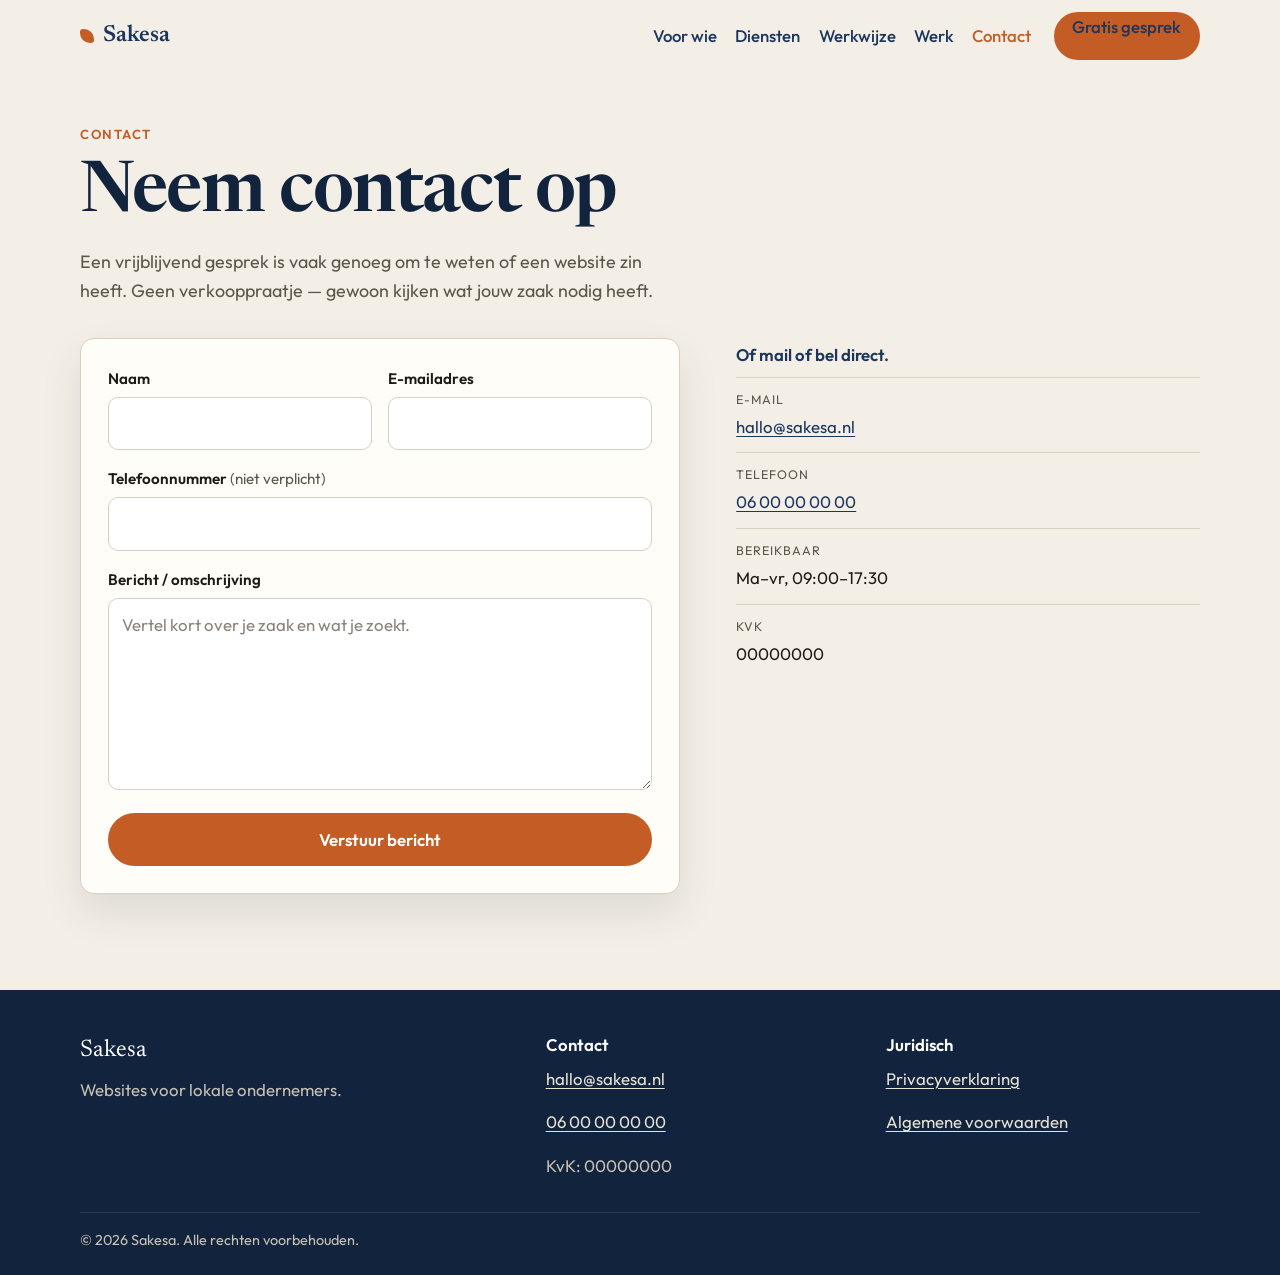
==== contact.html @ 8e6f2c83 "V1 van de Site" ====
<!DOCTYPE html>
<html lang="nl">
  <head>
    <meta charset="UTF-8" />
    <meta name="viewport" content="width=device-width, initial-scale=1" />
    <title>Contact — Sakesa</title>
    <meta
      name="description"
      content="Neem contact op met Sakesa voor een vrijblijvend gesprek over een website voor jouw zaak. Reactie binnen één werkdag."
    />
    <meta name="theme-color" content="#1B365D" />
    <link rel="icon" href="favicon.svg" type="image/svg+xml" />
    <link rel="canonical" href="https://sakesa.nl/contact.html" />
    <!-- TODO: vervang de canonical-URL door je echte domein -->

    <meta property="og:type" content="website" />
    <meta property="og:title" content="Contact — Sakesa" />
    <meta
      property="og:description"
      content="Een vrijblijvend gesprek over wat een website voor jouw zaak kan doen."
    />
    <meta property="og:locale" content="nl_NL" />

    <link rel="preconnect" href="https://fonts.googleapis.com" />
    <link rel="preconnect" href="https://fonts.gstatic.com" crossorigin />
    <link
      href="https://fonts.googleapis.com/css2?family=Newsreader:ital,opsz,wght@0,6..72,500;0,6..72,600;0,6..72,700;1,6..72,500&family=Outfit:wght@400;500;600;700&display=swap"
      rel="stylesheet"
    />
    <link rel="stylesheet" href="styles.css" />
  </head>
  <body>
    <a class="skip-link" href="#hoofdinhoud">Ga naar inhoud</a>

    <header class="site-header">
      <div class="container header-inner">
        <a class="logo" href="index.html" aria-label="Sakesa, naar home">
          <span class="logo-mark" aria-hidden="true"></span>
          Sakesa
        </a>

        <button
          class="nav-toggle"
          type="button"
          aria-expanded="false"
          aria-controls="hoofdmenu"
          aria-label="Menu openen"
        >
          <span></span>
          <span></span>
        </button>

        <nav class="site-nav" id="hoofdmenu" aria-label="Hoofdnavigatie">
          <ul>
            <li><a href="index.html#voor-wie">Voor wie</a></li>
            <li><a href="index.html#diensten">Diensten</a></li>
            <li><a href="index.html#werkwijze">Werkwijze</a></li>
            <li><a href="index.html#werk">Werk</a></li>
            <li><a href="contact.html" aria-current="page">Contact</a></li>
          </ul>
          <a class="btn btn-nav" href="contact.html">Gratis gesprek</a>
        </nav>
      </div>
    </header>

    <main id="hoofdinhoud" class="contact-page">
      <section class="page-intro" aria-labelledby="contact-titel">
        <div class="container">
          <p class="eyebrow">Contact</p>
          <h1 id="contact-titel">Neem contact op</h1>
          <p class="lede">
            Een vrijblijvend gesprek is vaak genoeg om te weten of een website
            zin heeft. Geen verkooppraatje — gewoon kijken wat jouw zaak nodig heeft.
          </p>
        </div>
      </section>

      <section class="section contact-panel" aria-label="Formulier en gegevens">
        <div class="container contact-grid">
          <div class="contact-form-wrap">
            <form class="contact-form" id="contactformulier" novalidate>
              <div class="field-row">
                <div class="field">
                  <label for="naam">Naam</label>
                  <input id="naam" name="naam" type="text" autocomplete="name" required />
                  <p class="field-error" data-for="naam" hidden></p>
                </div>

                <div class="field">
                  <label for="email">E-mailadres</label>
                  <input id="email" name="email" type="email" autocomplete="email" required />
                  <p class="field-error" data-for="email" hidden></p>
                </div>
              </div>

              <div class="field">
                <label for="telefoon">Telefoonnummer <span class="optional">(niet verplicht)</span></label>
                <input id="telefoon" name="telefoon" type="tel" autocomplete="tel" />
                <p class="field-error" data-for="telefoon" hidden></p>
              </div>

              <div class="field">
                <label for="bericht">Bericht / omschrijving</label>
                <textarea
                  id="bericht"
                  name="bericht"
                  rows="6"
                  required
                  placeholder="Vertel kort over je zaak en wat je zoekt."
                ></textarea>
                <p class="field-error" data-for="bericht" hidden></p>
              </div>

              <button class="btn btn-primary btn-full" type="submit">Verstuur bericht</button>

              <!--
                TODO: koppel hier je verzendlogica.
                Voorbeelden: Formspree, Netlify Forms, Web3Forms of een eigen backend.
                Tot die tijd wordt het formulier alleen client-side gevalideerd
                en niet daadwerkelijk verstuurd.
              -->
            </form>

            <div class="form-success" id="form-success" hidden tabindex="-1">
              <p class="eyebrow">Bedankt</p>
              <h2>Ik lees het en kom erop terug.</h2>
              <p>
                Meestal binnen één werkdag. Liever meteen schakelen? Mail of bel
                via de gegevens op deze pagina.
              </p>
            </div>
          </div>

          <aside class="contact-aside">
            <p class="aside-lead">Of mail of bel direct.</p>
            <dl class="contact-facts">
              <!-- TODO: vul je echte contactgegevens in -->
              <div>
                <dt>E-mail</dt>
                <dd><a href="mailto:hallo@sakesa.nl">hallo@sakesa.nl</a></dd>
              </div>
              <div>
                <dt>Telefoon</dt>
                <dd><a href="tel:+31600000000">06 00 00 00 00</a></dd>
              </div>
              <div>
                <dt>Bereikbaar</dt>
                <dd>Ma–vr, 09:00–17:30</dd>
              </div>
              <div>
                <dt>KvK</dt>
                <dd>00000000</dd>
                <!-- TODO: KvK-nummer invullen -->
              </div>
            </dl>
          </aside>
        </div>
      </section>
    </main>

    <footer class="site-footer">
      <div class="container footer-grid">
        <div>
          <p class="footer-brand">Sakesa</p>
          <p>Websites voor lokale ondernemers.</p>
        </div>

        <div>
          <p class="footer-label">Contact</p>
          <!-- TODO: vul je echte gegevens in -->
          <p><a href="mailto:hallo@sakesa.nl">hallo@sakesa.nl</a></p>
          <p><a href="tel:+31600000000">06 00 00 00 00</a></p>
          <p>KvK: 00000000</p>
          <!-- TODO: KvK-nummer invullen -->
        </div>

        <div>
          <p class="footer-label">Juridisch</p>
          <p><a href="privacy.html">Privacyverklaring</a></p>
          <p><a href="voorwaarden.html">Algemene voorwaarden</a></p>
        </div>
      </div>
      <div class="container footer-bottom">
        <p>© <span id="jaar"></span> Sakesa. Alle rechten voorbehouden.</p>
      </div>
    </footer>

    <script src="script.js" defer></script>
  </body>
</html>
---- styles.css ----
/* ==========================================================================
   Sakesa — landingspagina
   Palet: inktblauw, warm papier, terracotta accent
   ========================================================================== */

:root {
  --ink: #1b365d;
  --ink-deep: #12243d;
  --ink-soft: #3a5474;
  --paper: #f4efe6;
  --paper-strong: #fffdf8;
  --line: #d9d0c2;
  --clay: #c45c26;
  --clay-hover: #a64c1e;
  --text: #1d1b16;
  --muted: #5c564c;
  --error: #9b2c2c;
  --ok: #2f5d3a;
  --radius: 14px;
  --shadow: 0 18px 40px rgba(18, 36, 61, 0.1);
  --font-sans: "Outfit", "Segoe UI", sans-serif;
  --font-serif: "Newsreader", "Georgia", serif;
  --header-h: 72px;
}

*,
*::before,
*::after {
  box-sizing: border-box;
}

html {
  scroll-behavior: smooth;
  scroll-padding-top: calc(var(--header-h) + 0.75rem);
}

@media (prefers-reduced-motion: reduce) {
  html {
    scroll-behavior: auto;
  }

  *,
  *::before,
  *::after {
    animation-duration: 0.01ms !important;
    animation-iteration-count: 1 !important;
    transition-duration: 0.01ms !important;
  }
}

body {
  margin: 0;
  font-family: var(--font-sans);
  font-size: 1.05rem;
  line-height: 1.65;
  color: var(--text);
  background: var(--paper);
}

img {
  max-width: 100%;
  display: block;
}

a {
  color: var(--ink);
  text-decoration-thickness: 1px;
  text-underline-offset: 0.18em;
}

a:hover {
  color: var(--clay);
}

h1,
h2,
h3 {
  font-family: var(--font-serif);
  font-weight: 600;
  line-height: 1.15;
  letter-spacing: -0.02em;
  color: var(--ink-deep);
}

h1 {
  font-size: clamp(2.35rem, 7vw, 4.4rem);
  margin: 0 0 0.7rem;
}

h2 {
  font-size: clamp(1.9rem, 4.5vw, 3rem);
  margin: 0 0 0.8rem;
}

h3 {
  font-size: 1.25rem;
  margin: 0 0 0.4rem;
}

p {
  margin: 0 0 1rem;
}

p:last-child {
  margin-bottom: 0;
}

ul,
ol {
  margin: 0;
  padding: 0;
}

.container {
  width: min(1120px, calc(100% - 2rem));
  margin-inline: auto;
}

.skip-link {
  position: absolute;
  left: 1rem;
  top: -3rem;
  z-index: 80;
  background: var(--ink);
  color: var(--paper);
  padding: 0.5rem 0.8rem;
}

.skip-link:focus {
  top: 1rem;
  color: var(--paper);
}

.eyebrow {
  margin: 0 0 0.55rem;
  color: var(--clay);
  font-size: 0.82rem;
  font-weight: 600;
  letter-spacing: 0.12em;
  text-transform: uppercase;
}

.lede,
.section-lead {
  color: var(--muted);
  font-size: 1.12rem;
  max-width: 38rem;
}

.section {
  padding: 4.5rem 0;
}

.section-head {
  margin-bottom: 2.4rem;
  max-width: 38rem;
}

/* Buttons ---------------------------------------------------------------- */

.btn {
  display: inline-flex;
  align-items: center;
  justify-content: center;
  min-height: 48px;
  padding: 0.7rem 1.25rem;
  border-radius: 999px;
  border: 1px solid transparent;
  font: inherit;
  font-weight: 600;
  text-decoration: none;
  cursor: pointer;
  transition: background 0.2s ease, color 0.2s ease, border-color 0.2s ease, transform 0.2s ease;
}

.btn:hover {
  transform: translateY(-1px);
}

.btn-primary,
.btn-nav {
  background: var(--clay);
  color: #fff;
}

.btn-primary:hover,
.btn-nav:hover {
  background: var(--clay-hover);
  color: #fff;
}

.btn-ghost {
  background: transparent;
  color: var(--ink);
  border-color: var(--line);
}

.btn-ghost:hover {
  border-color: var(--ink);
  color: var(--ink);
}

.btn-full {
  width: 100%;
}

.btn:focus-visible,
.nav-toggle:focus-visible,
input:focus-visible,
textarea:focus-visible,
.site-nav a:focus-visible {
  outline: 2px solid var(--clay);
  outline-offset: 3px;
}

/* Header ----------------------------------------------------------------- */

.site-header {
  position: sticky;
  top: 0;
  z-index: 40;
  background: rgba(244, 239, 230, 0.92);
  backdrop-filter: blur(12px);
  border-bottom: 1px solid transparent;
  transition: border-color 0.2s ease, box-shadow 0.2s ease;
}

.site-header.is-scrolled {
  border-bottom-color: var(--line);
  box-shadow: 0 8px 24px rgba(18, 36, 61, 0.05);
}

.header-inner {
  display: flex;
  align-items: center;
  justify-content: space-between;
  min-height: var(--header-h);
  gap: 1rem;
}

.logo {
  display: inline-flex;
  align-items: center;
  gap: 0.55rem;
  font-family: var(--font-serif);
  font-size: 1.45rem;
  font-weight: 600;
  color: var(--ink);
  text-decoration: none;
}

.logo-mark {
  width: 14px;
  height: 14px;
  border-radius: 3px 10px 3px 10px;
  background: var(--clay);
}

.nav-toggle {
  display: inline-flex;
  flex-direction: column;
  justify-content: center;
  gap: 6px;
  width: 44px;
  height: 44px;
  padding: 0;
  border: 0;
  background: transparent;
  cursor: pointer;
}

.nav-toggle span {
  display: block;
  width: 22px;
  height: 2px;
  margin-inline: auto;
  background: var(--ink);
  transition: transform 0.2s ease, opacity 0.2s ease;
}

.nav-toggle[aria-expanded="true"] span:first-child {
  transform: translateY(4px) rotate(45deg);
}

.nav-toggle[aria-expanded="true"] span:last-child {
  transform: translateY(-4px) rotate(-45deg);
}

.site-nav {
  display: none;
  position: absolute;
  inset: var(--header-h) 0 auto;
  padding: 0.5rem 1rem 1.2rem;
  background: var(--paper);
  border-bottom: 1px solid var(--line);
}

.site-nav.is-open {
  display: block;
}

.site-nav ul {
  list-style: none;
}

.site-nav li + li {
  border-top: 1px solid var(--line);
}

.site-nav a {
  display: block;
  padding: 0.85rem 0.15rem;
  color: var(--ink);
  text-decoration: none;
  font-weight: 500;
}

.site-nav a[aria-current="page"] {
  color: var(--clay);
}

.site-nav .btn-nav {
  margin-top: 0.6rem;
  width: 100%;
}

/* Hero ------------------------------------------------------------------- */

.hero {
  padding: 2.4rem 0 4rem;
}

.hero-grid {
  display: grid;
  gap: 2.4rem;
}

.hero-actions {
  display: flex;
  flex-wrap: wrap;
  gap: 0.7rem;
  margin: 1.5rem 0 1rem;
}

.hero-note {
  color: var(--muted);
  font-size: 0.95rem;
}

.browser-frame {
  background: var(--paper-strong);
  border: 1px solid var(--line);
  border-radius: 16px;
  overflow: hidden;
  box-shadow: var(--shadow);
}

.browser-bar {
  display: flex;
  align-items: center;
  gap: 6px;
  padding: 0.7rem 0.9rem;
  background: #efe8db;
  border-bottom: 1px solid var(--line);
}

.browser-bar span {
  width: 9px;
  height: 9px;
  border-radius: 50%;
  background: #d1c6b4;
}

.browser-url {
  margin-left: 0.5rem;
  flex: 1;
  padding: 0.25rem 0.7rem;
  border-radius: 999px;
  background: var(--paper-strong);
  color: var(--muted);
  font-size: 0.8rem;
}

.browser-body {
  padding: 1.6rem 1.4rem 1.8rem;
  background:
    linear-gradient(180deg, rgba(27, 54, 93, 0.06), transparent 42%),
    var(--paper-strong);
  min-height: 240px;
}

.mock-kicker,
.mock-meta {
  margin: 0 0 0.5rem;
  color: var(--ink-soft);
  font-size: 0.86rem;
  letter-spacing: 0.04em;
  text-transform: uppercase;
}

.mock-title {
  font-family: var(--font-serif);
  font-size: 1.8rem;
  line-height: 1.2;
  color: var(--ink);
  margin: 0 0 1.1rem;
}

.mock-cta {
  display: inline-block;
  padding: 0.45rem 0.85rem;
  border-radius: 999px;
  background: var(--ink);
  color: #fff;
  font-size: 0.88rem;
  font-weight: 600;
}

/* Why -------------------------------------------------------------------- */

.why {
  background: var(--ink);
  color: #e8e2d6;
}

.why h2,
.why h3 {
  color: #fff;
}

.why-grid {
  display: grid;
  gap: 2rem;
}

.why-intro p:last-of-type {
  color: #c9c1b3;
  max-width: 34rem;
}

.why-list {
  list-style: none;
  display: grid;
  gap: 1.2rem;
}

.why-list li {
  padding-top: 1rem;
  border-top: 1px solid rgba(255, 255, 255, 0.12);
}

.why-list p {
  color: #c9c1b3;
}

/* Services --------------------------------------------------------------- */

.service-grid {
  display: grid;
  gap: 1rem;
}

.service-card {
  padding: 1.6rem 1.4rem 1.5rem;
  background: var(--paper-strong);
  border: 1px solid var(--line);
  border-radius: var(--radius);
}

.service-card-alt {
  background: #efe8db;
}

.service-index {
  margin: 0 0 1.1rem;
  font-family: var(--font-serif);
  font-size: 1.7rem;
  color: var(--clay);
}

.service-points {
  list-style: none;
  margin: 1.1rem 0 1.4rem;
  color: var(--muted);
}

.service-points li {
  position: relative;
  padding-left: 1.1rem;
}

.service-points li::before {
  content: "";
  position: absolute;
  left: 0;
  top: 0.7em;
  width: 7px;
  height: 7px;
  border-radius: 50%;
  background: var(--clay);
}

.price {
  margin: 0;
  padding-top: 1rem;
  border-top: 1px solid var(--line);
  font-size: 1.05rem;
}

.price strong {
  font-family: var(--font-serif);
  font-size: 1.7rem;
  font-weight: 600;
  color: var(--ink);
}

/* Process ---------------------------------------------------------------- */

.process {
  background: #efe8db;
}

.steps {
  list-style: none;
  display: grid;
  gap: 1rem;
  counter-reset: none;
}

.steps li {
  background: var(--paper-strong);
  border-radius: var(--radius);
  padding: 1.3rem 1.2rem 1.2rem;
  border: 1px solid var(--line);
}

.step-num {
  display: inline-flex;
  align-items: center;
  justify-content: center;
  width: 2rem;
  height: 2rem;
  margin-bottom: 0.7rem;
  border-radius: 50%;
  background: var(--ink);
  color: #fff;
  font-size: 0.92rem;
  font-weight: 600;
}

.steps p {
  color: var(--muted);
}

/* Work ------------------------------------------------------------------- */

.work-grid {
  display: grid;
  gap: 1rem;
}

.work-card {
  background: var(--paper-strong);
  border: 1px solid var(--line);
  border-radius: var(--radius);
  overflow: hidden;
}

.work-visual {
  display: grid;
  place-items: center;
  min-height: 190px;
  background:
    repeating-linear-gradient(
      -45deg,
      #efe8db,
      #efe8db 12px,
      #f7f2ea 12px,
      #f7f2ea 24px
    );
  color: var(--muted);
  font-size: 0.92rem;
}

.work-body {
  padding: 1.1rem 1.15rem 1.2rem;
}

.work-meta {
  margin: 0 0 0.3rem;
  color: var(--clay);
  font-size: 0.8rem;
  font-weight: 600;
  letter-spacing: 0.08em;
  text-transform: uppercase;
}

.work-body p:last-child {
  color: var(--muted);
}

/* Contact teaser (homepage) ---------------------------------------------- */

.contact-teaser {
  background: var(--ink);
  color: #e8e2d6;
  padding-bottom: 5rem;
}

.contact-teaser h2 {
  color: #fff;
}

.contact-teaser p {
  color: #c9c1b3;
  max-width: 36rem;
}

.contact-teaser-inner {
  display: grid;
  gap: 1.6rem;
  align-items: center;
}

/* Contact page ----------------------------------------------------------- */

.contact-page {
  padding-bottom: 1rem;
}

.page-intro {
  padding: 2.4rem 0 0;
}

.contact-panel {
  padding-top: 2rem;
  padding-bottom: 5rem;
}

.contact-grid {
  display: grid;
  gap: 2rem;
}

.contact-form-wrap {
  order: -1;
}

.contact-aside {
  padding: 0.2rem 0 0;
}

.aside-lead {
  margin: 0 0 0.4rem;
  font-weight: 600;
  color: var(--ink);
}

.field-row {
  display: grid;
}

.contact-form-wrap.is-sent .contact-form {
  display: none;
}

.form-success {
  background: var(--paper-strong);
  border: 1px solid var(--line);
  border-radius: var(--radius);
  padding: 1.6rem 1.3rem;
  box-shadow: var(--shadow);
}

.form-success h2 {
  font-size: clamp(1.7rem, 3vw, 2.2rem);
}

.form-success p {
  color: var(--muted);
}

.contact-aside .contact-facts,
.contact-facts {
  margin: 0.5rem 0 0;
}

.contact-facts div {
  padding: 0.75rem 0;
  border-top: 1px solid var(--line);
}

.contact-facts dt {
  font-size: 0.78rem;
  letter-spacing: 0.08em;
  text-transform: uppercase;
  color: var(--muted);
}

.contact-facts dd {
  margin: 0.15rem 0 0;
}

.contact-form {
  background: var(--paper-strong);
  border: 1px solid var(--line);
  border-radius: var(--radius);
  padding: 1.3rem 1.15rem 1.25rem;
  box-shadow: var(--shadow);
}

.field {
  margin-bottom: 1rem;
}

.field label {
  display: block;
  margin-bottom: 0.35rem;
  font-weight: 600;
  font-size: 0.95rem;
}

.optional {
  font-weight: 400;
  color: var(--muted);
}

.field input,
.field textarea {
  width: 100%;
  padding: 0.75rem 0.8rem;
  border: 1px solid var(--line);
  border-radius: 10px;
  background: #fff;
  color: var(--text);
  font: inherit;
}

.field textarea {
  resize: vertical;
  min-height: 120px;
}

.field input::placeholder,
.field textarea::placeholder {
  color: #8a8378;
}

.field.is-invalid input,
.field.is-invalid textarea {
  border-color: var(--error);
}

.field-error {
  margin: 0.35rem 0 0;
  color: var(--error);
  font-size: 0.88rem;
}

.form-status {
  margin: 0.9rem 0 0;
  padding: 0.75rem 0.85rem;
  border-radius: 10px;
  background: #efe8db;
}

.form-status.is-ok {
  background: #e5efe7;
  color: var(--ok);
}

.form-status.is-wait {
  color: var(--ink);
}

/* Footer ----------------------------------------------------------------- */

.site-footer {
  background: var(--ink-deep);
  color: #c9c1b3;
  padding: 2.6rem 0 1.4rem;
}

.footer-grid {
  display: grid;
  gap: 1.6rem;
}

.footer-brand {
  font-family: var(--font-serif);
  font-size: 1.5rem;
  color: #fff;
  margin-bottom: 0.3rem;
}

.footer-label {
  margin-bottom: 0.35rem;
  color: #fff;
  font-weight: 600;
}

.site-footer a {
  color: #e8e2d6;
}

.site-footer a:hover {
  color: #fff;
}

.footer-bottom {
  margin-top: 2rem;
  padding-top: 1rem;
  border-top: 1px solid rgba(255, 255, 255, 0.1);
  font-size: 0.9rem;
}

/* Reveal ----------------------------------------------------------------- */

.reveal {
  opacity: 0;
  transform: translateY(16px);
  animation: rise 0.7s ease forwards;
}

@keyframes rise {
  to {
    opacity: 1;
    transform: none;
  }
}

/* Legal pages ------------------------------------------------------------ */

.legal {
  padding: 5.5rem 0 4rem;
}

.legal .container {
  max-width: 720px;
}

.legal p {
  color: var(--muted);
}

/* Breakpoints ------------------------------------------------------------ */

@media (min-width: 720px) {
  .container {
    width: min(1120px, calc(100% - 3rem));
  }

  .hero {
    padding: 3.4rem 0 5rem;
  }

  .hero-grid,
  .why-grid,
  .service-grid,
  .work-grid {
    grid-template-columns: 1fr 1fr;
    gap: 2rem;
  }

  .why-grid {
    align-items: start;
  }

  .steps {
    grid-template-columns: 1fr 1fr;
  }

  .footer-grid {
    grid-template-columns: 1.4fr 1fr 1fr;
  }

  .contact-teaser-inner {
    grid-template-columns: 1fr auto;
    gap: 2.5rem;
  }

  .field-row {
    grid-template-columns: 1fr 1fr;
    column-gap: 1rem;
  }
}

@media (min-width: 960px) {
  .nav-toggle {
    display: none;
  }

  .site-nav,
  .site-nav.is-open {
    display: flex;
    align-items: center;
    gap: 1.4rem;
    position: static;
    padding: 0;
    background: transparent;
    border: 0;
  }

  .site-nav ul {
    display: flex;
    gap: 1.15rem;
  }

  .site-nav li + li {
    border: 0;
  }

  .site-nav a {
    padding: 0;
  }

  .site-nav .btn-nav {
    width: auto;
    margin: 0;
    padding-inline: 1.1rem;
  }

  .hero-grid {
    grid-template-columns: 1.15fr 0.85fr;
    align-items: center;
    gap: 3rem;
  }

  .why-grid {
    grid-template-columns: 0.95fr 1.05fr;
    gap: 4rem;
  }

  .steps {
    grid-template-columns: repeat(4, 1fr);
  }

  .work-grid {
    grid-template-columns: repeat(3, 1fr);
  }

  .contact-grid {
    grid-template-columns: 1.1fr 0.85fr;
    align-items: start;
    gap: 3.5rem;
  }

  .page-intro {
    padding-top: 3.2rem;
  }

  .contact-form,
  .form-success {
    padding: 1.7rem;
  }

  .browser-body {
    min-height: 280px;
    padding: 2rem 1.7rem;
  }

  .mock-title {
    font-size: 2.1rem;
  }
}
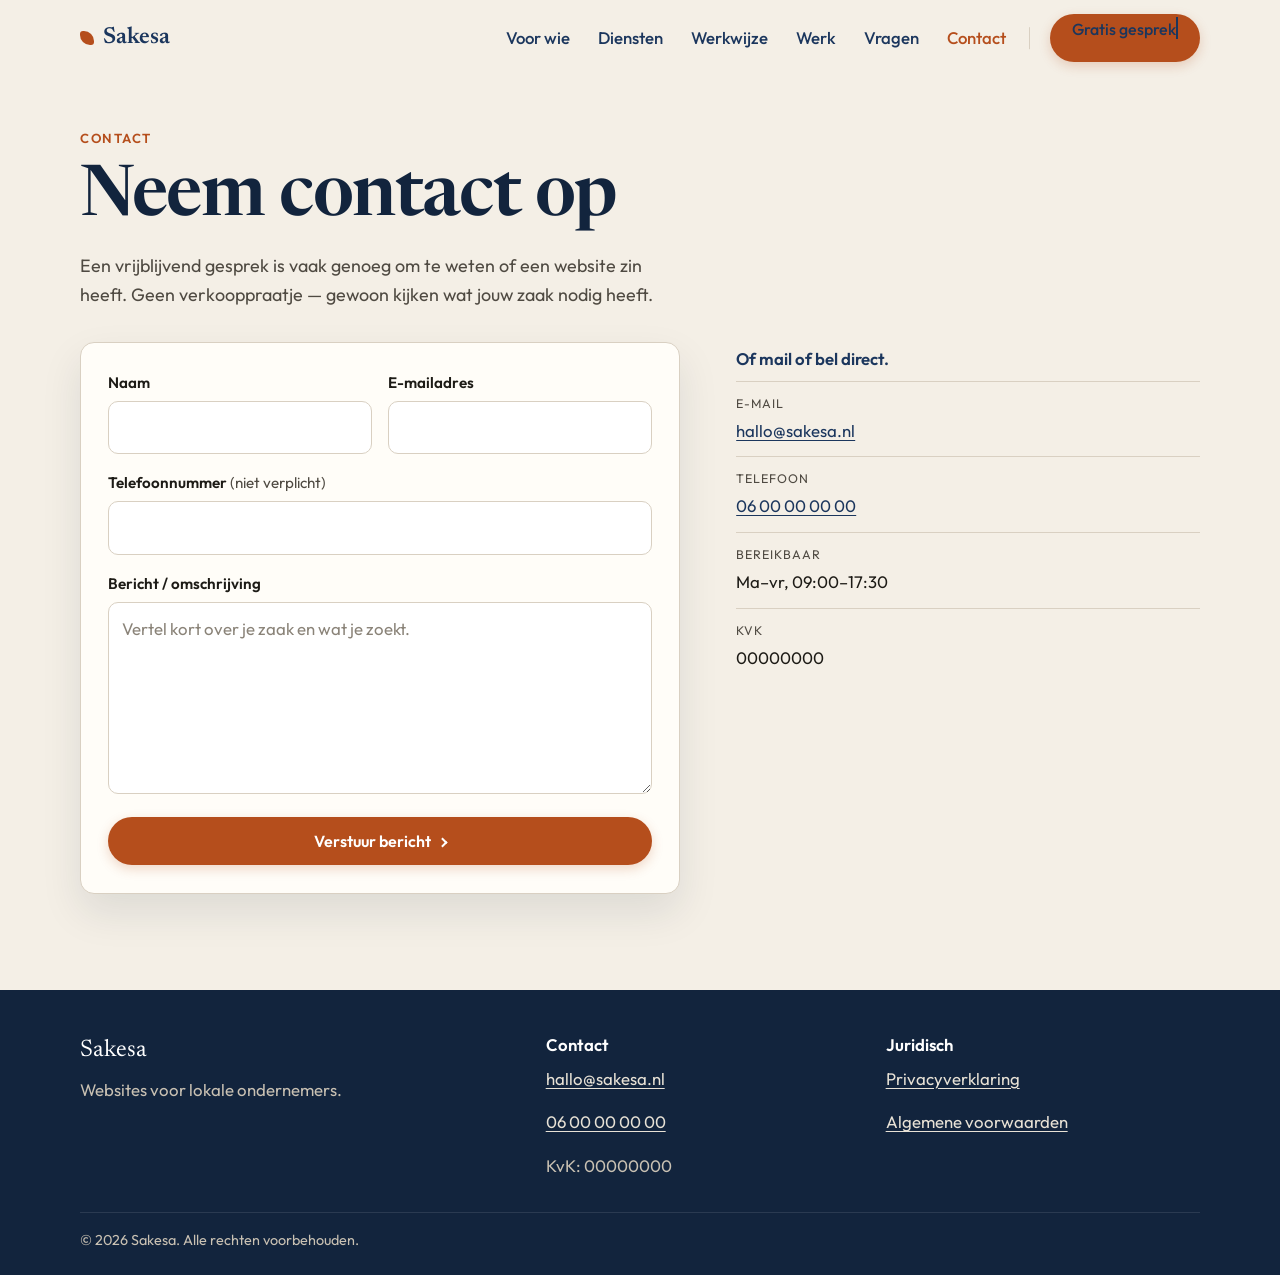
==== commit 0bc81bbd: "foto's" ====
--- a/contact.html
+++ b/contact.html
@@ -9,7 +9,7 @@
       content="Neem contact op met Sakesa voor een vrijblijvend gesprek over een website voor jouw zaak. Reactie binnen één werkdag."
     />
     <meta name="theme-color" content="#1B365D" />
-    <link rel="icon" href="favicon.svg" type="image/svg+xml" />
+    <link rel="icon" href="images/favicon.svg" type="image/svg+xml" />
     <link rel="canonical" href="https://sakesa.nl/contact.html" />
     <!-- TODO: vervang de canonical-URL door je echte domein -->
 
@@ -27,7 +27,7 @@
       href="https://fonts.googleapis.com/css2?family=Newsreader:ital,opsz,wght@0,6..72,500;0,6..72,600;0,6..72,700;1,6..72,500&family=Outfit:wght@400;500;600;700&display=swap"
       rel="stylesheet"
     />
-    <link rel="stylesheet" href="styles.css" />
+    <link rel="stylesheet" href="css/styles.css" />
   </head>
   <body>
     <a class="skip-link" href="#hoofdinhoud">Ga naar inhoud</a>
@@ -56,6 +56,7 @@
             <li><a href="index.html#diensten">Diensten</a></li>
             <li><a href="index.html#werkwijze">Werkwijze</a></li>
             <li><a href="index.html#werk">Werk</a></li>
+            <li><a href="index.html#faq">Vragen</a></li>
             <li><a href="contact.html" aria-current="page">Contact</a></li>
           </ul>
           <a class="btn btn-nav" href="contact.html">Gratis gesprek</a>
@@ -185,6 +186,6 @@
       </div>
     </footer>
 
-    <script src="script.js" defer></script>
+    <script src="js/script.js" defer></script>
   </body>
 </html>
--- a/css/styles.css
+++ b/css/styles.css
@@ -0,0 +1,1151 @@
+/* ==========================================================================
+   Sakesa — landingspagina
+   Palet: inktblauw, warm papier, terracotta accent
+   ========================================================================== */
+
+:root {
+  --ink: #1b365d;
+  --ink-deep: #12243d;
+  --ink-soft: #3a5474;
+  --paper: #f4efe6;
+  --paper-strong: #fffdf8;
+  --line: #d9d0c2;
+  --clay: #b54e1c;
+  --clay-hover: #943f16;
+  --clay-on-dark: #e8925c;
+  --text: #1d1b16;
+  --muted: #4f4a42;
+  --error: #9b2c2c;
+  --ok: #2f5d3a;
+  --radius: 14px;
+  --shadow: 0 18px 40px rgba(18, 36, 61, 0.1);
+  --font-sans: "Outfit", "Segoe UI", sans-serif;
+  --font-serif: "Newsreader", "Georgia", serif;
+  --header-h: 76px;
+}
+
+*,
+*::before,
+*::after {
+  box-sizing: border-box;
+}
+
+html {
+  scroll-behavior: smooth;
+  scroll-padding-top: calc(var(--header-h) + 1rem);
+}
+
+@media (prefers-reduced-motion: reduce) {
+  html {
+    scroll-behavior: auto;
+  }
+
+  *,
+  *::before,
+  *::after {
+    animation-duration: 0.01ms !important;
+    animation-iteration-count: 1 !important;
+    transition-duration: 0.01ms !important;
+  }
+}
+
+body {
+  margin: 0;
+  font-family: var(--font-sans);
+  font-size: 1.05rem;
+  line-height: 1.65;
+  color: var(--text);
+  background: var(--paper);
+}
+
+img {
+  max-width: 100%;
+  display: block;
+}
+
+a {
+  color: var(--ink);
+  text-decoration-thickness: 1px;
+  text-underline-offset: 0.18em;
+}
+
+a:hover {
+  color: var(--clay);
+}
+
+a:focus-visible {
+  outline: 2px solid var(--clay);
+  outline-offset: 3px;
+}
+
+h1,
+h2,
+h3 {
+  font-family: var(--font-serif);
+  font-weight: 600;
+  line-height: 1.15;
+  letter-spacing: -0.02em;
+  color: var(--ink-deep);
+}
+
+h1 {
+  font-size: clamp(2.35rem, 7vw, 4.4rem);
+  margin: 0 0 0.7rem;
+}
+
+h2 {
+  font-size: clamp(1.9rem, 4.5vw, 3rem);
+  margin: 0 0 0.8rem;
+}
+
+h3 {
+  font-size: 1.25rem;
+  margin: 0 0 0.4rem;
+}
+
+p {
+  margin: 0 0 1rem;
+}
+
+p:last-child {
+  margin-bottom: 0;
+}
+
+ul,
+ol {
+  margin: 0;
+  padding: 0;
+}
+
+.container {
+  width: min(1120px, calc(100% - 2rem));
+  margin-inline: auto;
+}
+
+.skip-link {
+  position: absolute;
+  left: 1rem;
+  top: -3rem;
+  z-index: 120;
+  background: var(--ink);
+  color: var(--paper);
+  padding: 0.5rem 0.8rem;
+}
+
+.skip-link:focus {
+  top: 1rem;
+  color: var(--paper);
+}
+
+.eyebrow {
+  margin: 0 0 0.55rem;
+  color: var(--clay);
+  font-size: 0.82rem;
+  font-weight: 600;
+  letter-spacing: 0.12em;
+  text-transform: uppercase;
+}
+
+.lede,
+.section-lead {
+  color: var(--muted);
+  font-size: 1.12rem;
+  max-width: 38rem;
+}
+
+.section {
+  padding: 4.5rem 0;
+  scroll-margin-top: calc(var(--header-h) + 1rem);
+}
+
+.hero,
+.page-intro {
+  scroll-margin-top: calc(var(--header-h) + 1rem);
+}
+
+.section-head {
+  margin-bottom: 2.4rem;
+  max-width: 38rem;
+}
+
+/* Buttons ---------------------------------------------------------------- */
+
+.btn {
+  display: inline-flex;
+  align-items: center;
+  justify-content: center;
+  gap: 0.55rem;
+  min-height: 48px;
+  min-width: 44px;
+  padding: 0.75rem 1.35rem;
+  border-radius: 999px;
+  border: 1px solid transparent;
+  font: inherit;
+  font-size: 1rem;
+  font-weight: 600;
+  line-height: 1;
+  text-decoration: none;
+  cursor: pointer;
+  transition:
+    background 0.2s ease,
+    color 0.2s ease,
+    border-color 0.2s ease,
+    transform 0.2s ease,
+    box-shadow 0.2s ease;
+}
+
+.btn:hover {
+  transform: translateY(-1px);
+}
+
+.btn-primary,
+.btn-nav {
+  background: var(--clay);
+  color: #fff;
+  box-shadow: 0 4px 12px rgba(181, 78, 28, 0.22);
+}
+
+.btn-primary:hover,
+.btn-nav:hover {
+  background: var(--clay-hover);
+  color: #fff;
+  transform: translateY(-1px) scale(1.03);
+  box-shadow: 0 8px 16px rgba(148, 63, 22, 0.28);
+}
+
+.btn-primary::after,
+.btn-nav::after {
+  content: "";
+  width: 0.45em;
+  height: 0.45em;
+  border-right: 2px solid currentColor;
+  border-top: 2px solid currentColor;
+  transform: rotate(45deg);
+  translate: 0 1px;
+}
+
+.btn-ghost {
+  background: transparent;
+  color: var(--ink);
+  border-color: var(--line);
+}
+
+.btn-ghost:hover {
+  border-color: var(--ink);
+  color: var(--ink);
+}
+
+.btn-full {
+  width: 100%;
+}
+
+.btn:focus-visible,
+.nav-toggle:focus-visible,
+.faq-trigger:focus-visible,
+input:focus-visible,
+textarea:focus-visible,
+.site-nav a:focus-visible,
+.logo:focus-visible {
+  outline: 2px solid var(--clay);
+  outline-offset: 3px;
+}
+
+.btn-primary:focus-visible,
+.btn-nav:focus-visible {
+  outline-color: var(--ink);
+}
+
+/* Header ----------------------------------------------------------------- */
+
+.site-header {
+  position: sticky;
+  top: 0;
+  z-index: 100;
+  isolation: isolate;
+  background: var(--paper);
+  border-bottom: 1px solid transparent;
+  transition: border-color 0.2s ease, box-shadow 0.2s ease;
+}
+
+.site-header.is-scrolled {
+  border-bottom-color: var(--line);
+  box-shadow: 0 10px 28px rgba(18, 36, 61, 0.1);
+}
+
+.header-inner {
+  display: flex;
+  align-items: center;
+  justify-content: space-between;
+  min-height: var(--header-h);
+  gap: 1rem;
+}
+
+.logo {
+  display: inline-flex;
+  align-items: center;
+  gap: 0.55rem;
+  font-family: var(--font-serif);
+  font-size: 1.45rem;
+  font-weight: 600;
+  color: var(--ink);
+  text-decoration: none;
+}
+
+.logo-mark {
+  width: 14px;
+  height: 14px;
+  border-radius: 3px 10px 3px 10px;
+  background: var(--clay);
+}
+
+.nav-toggle {
+  display: inline-flex;
+  flex-direction: column;
+  justify-content: center;
+  gap: 6px;
+  width: 44px;
+  height: 44px;
+  padding: 0;
+  border: 0;
+  background: transparent;
+  cursor: pointer;
+}
+
+.nav-toggle span {
+  display: block;
+  width: 22px;
+  height: 2px;
+  margin-inline: auto;
+  background: var(--ink);
+  transition: transform 0.2s ease, opacity 0.2s ease;
+}
+
+.nav-toggle[aria-expanded="true"] span:first-child {
+  transform: translateY(4px) rotate(45deg);
+}
+
+.nav-toggle[aria-expanded="true"] span:last-child {
+  transform: translateY(-4px) rotate(-45deg);
+}
+
+.site-nav {
+  display: none;
+  position: absolute;
+  inset: var(--header-h) 0 auto;
+  z-index: 99;
+  padding: 0.5rem 1rem 1.2rem;
+  background: var(--paper);
+  border-bottom: 1px solid var(--line);
+}
+
+.site-nav.is-open {
+  display: block;
+}
+
+.site-nav ul {
+  list-style: none;
+}
+
+.site-nav li + li {
+  border-top: 1px solid var(--line);
+}
+
+.site-nav a {
+  display: block;
+  padding: 0.85rem 0.15rem;
+  color: var(--ink);
+  text-decoration: none;
+  font-weight: 500;
+}
+
+.site-nav a[aria-current="page"] {
+  color: var(--clay);
+}
+
+.site-nav .btn-nav {
+  margin-top: 0.6rem;
+  width: 100%;
+}
+
+/* Hero ------------------------------------------------------------------- */
+
+.hero {
+  padding: 2.4rem 0 4rem;
+}
+
+.hero-grid {
+  display: grid;
+  gap: 2.4rem;
+}
+
+.hero-actions {
+  display: flex;
+  flex-wrap: wrap;
+  gap: 0.7rem;
+  margin: 1.5rem 0 1rem;
+}
+
+.hero-note {
+  color: var(--muted);
+  font-size: 0.95rem;
+}
+
+.browser-frame {
+  background: var(--paper-strong);
+  border: 1px solid var(--line);
+  border-radius: 16px;
+  overflow: hidden;
+  box-shadow: var(--shadow);
+}
+
+.browser-bar {
+  display: flex;
+  align-items: center;
+  gap: 6px;
+  padding: 0.7rem 0.9rem;
+  background: #efe8db;
+  border-bottom: 1px solid var(--line);
+}
+
+.browser-bar span {
+  width: 9px;
+  height: 9px;
+  border-radius: 50%;
+  background: #d1c6b4;
+}
+
+.browser-url {
+  margin-left: 0.5rem;
+  flex: 1;
+  padding: 0.25rem 0.7rem;
+  border-radius: 999px;
+  background: var(--paper-strong);
+  color: var(--muted);
+  font-size: 0.8rem;
+}
+
+.browser-body {
+  padding: 1.6rem 1.4rem 1.8rem;
+  background:
+    linear-gradient(180deg, rgba(27, 54, 93, 0.06), transparent 42%),
+    var(--paper-strong);
+  min-height: 240px;
+}
+
+.mock-kicker,
+.mock-meta {
+  margin: 0 0 0.5rem;
+  color: var(--ink-soft);
+  font-size: 0.86rem;
+  letter-spacing: 0.04em;
+  text-transform: uppercase;
+}
+
+.mock-title {
+  font-family: var(--font-serif);
+  font-size: 1.8rem;
+  line-height: 1.2;
+  color: var(--ink);
+  margin: 0 0 1.1rem;
+}
+
+.mock-cta {
+  display: inline-block;
+  padding: 0.45rem 0.85rem;
+  border-radius: 999px;
+  background: var(--ink);
+  color: #fff;
+  font-size: 0.88rem;
+  font-weight: 600;
+}
+
+/* Trust row -------------------------------------------------------------- */
+
+.trust {
+  padding: 0 0 2.2rem;
+}
+
+.trust-list {
+  list-style: none;
+  display: flex;
+  flex-wrap: wrap;
+  gap: 0.55rem 1.4rem;
+  color: var(--muted);
+  font-size: 0.92rem;
+}
+
+.trust-list li {
+  display: inline-flex;
+  align-items: center;
+  gap: 0.5rem;
+}
+
+.trust-list li::before {
+  content: "";
+  width: 6px;
+  height: 6px;
+  border-radius: 50%;
+  background: var(--clay);
+  flex-shrink: 0;
+}
+
+/* Why -------------------------------------------------------------------- */
+
+.why {
+  background: var(--ink);
+  color: #e8e2d6;
+}
+
+.why .eyebrow,
+.contact-teaser .eyebrow {
+  color: var(--clay-on-dark);
+}
+
+.why h2,
+.why h3 {
+  color: #fff;
+}
+
+.why-grid {
+  display: grid;
+  gap: 2rem;
+}
+
+.why-intro p:last-of-type {
+  color: #c9c1b3;
+  max-width: 34rem;
+}
+
+.why-list {
+  list-style: none;
+  display: grid;
+  gap: 1.2rem;
+}
+
+.why-list li {
+  padding-top: 1rem;
+  border-top: 1px solid rgba(255, 255, 255, 0.12);
+}
+
+.why-list p {
+  color: #c9c1b3;
+}
+
+/* Services --------------------------------------------------------------- */
+
+.service-grid {
+  display: grid;
+  gap: 1rem;
+}
+
+.service-card {
+  padding: 1.6rem 1.4rem 1.5rem;
+  background: var(--paper-strong);
+  border: 1px solid var(--line);
+  border-radius: var(--radius);
+}
+
+.service-card-alt {
+  background: #efe8db;
+}
+
+.service-index {
+  margin: 0 0 1.1rem;
+  font-family: var(--font-serif);
+  font-size: 1.7rem;
+  color: var(--clay);
+}
+
+.service-points {
+  list-style: none;
+  margin: 1.1rem 0 1.4rem;
+  color: var(--muted);
+}
+
+.service-points li {
+  position: relative;
+  padding-left: 1.1rem;
+}
+
+.service-points li::before {
+  content: "";
+  position: absolute;
+  left: 0;
+  top: 0.7em;
+  width: 7px;
+  height: 7px;
+  border-radius: 50%;
+  background: var(--clay);
+}
+
+.price {
+  margin: 0;
+  padding-top: 1rem;
+  border-top: 1px solid var(--line);
+  font-size: 1.05rem;
+}
+
+.price strong {
+  font-family: var(--font-serif);
+  font-size: 1.7rem;
+  font-weight: 600;
+  color: var(--ink);
+}
+
+/* Process ---------------------------------------------------------------- */
+
+.process {
+  background: #efe8db;
+}
+
+.steps {
+  list-style: none;
+  display: grid;
+  gap: 1rem;
+  counter-reset: none;
+}
+
+.steps li {
+  background: var(--paper-strong);
+  border-radius: var(--radius);
+  padding: 1.3rem 1.2rem 1.2rem;
+  border: 1px solid var(--line);
+}
+
+.step-num {
+  display: inline-flex;
+  align-items: center;
+  justify-content: center;
+  width: 2rem;
+  height: 2rem;
+  margin-bottom: 0.7rem;
+  border-radius: 50%;
+  background: var(--ink);
+  color: #fff;
+  font-size: 0.92rem;
+  font-weight: 600;
+}
+
+.steps p {
+  color: var(--muted);
+}
+
+/* Work ------------------------------------------------------------------- */
+
+.work-grid {
+  display: grid;
+  gap: 1rem;
+}
+
+.work-card {
+  background: var(--paper-strong);
+  border: 1px solid var(--line);
+  border-radius: var(--radius);
+  overflow: hidden;
+  display: flex;
+  flex-direction: column;
+}
+
+.work-visual {
+  position: relative;
+  aspect-ratio: 16 / 10;
+  overflow: hidden;
+  background: #efe8db;
+}
+
+.work-visual img {
+  position: absolute;
+  inset: 0;
+  width: 100%;
+  height: 100%;
+  object-fit: cover;
+  object-position: top center;
+}
+
+.work-body {
+  padding: 1.1rem 1.15rem 1.2rem;
+  display: flex;
+  flex-direction: column;
+  flex: 1;
+}
+
+.work-meta {
+  margin: 0 0 0.3rem;
+  color: var(--clay);
+  font-size: 0.8rem;
+  font-weight: 600;
+  letter-spacing: 0.08em;
+  text-transform: uppercase;
+}
+
+.work-body p:not(.work-meta) {
+  color: var(--muted);
+}
+
+.work-card-invite {
+  background: #efe8db;
+  border-color: #cfc3b0;
+}
+
+.work-visual-invite {
+  display: grid;
+  place-items: center;
+  background:
+    linear-gradient(180deg, rgba(181, 78, 28, 0.08), transparent 55%),
+    #e7ddd0;
+  color: var(--ink);
+}
+
+.work-visual-invite p {
+  margin: 0;
+  font-family: var(--font-serif);
+  font-size: clamp(1.6rem, 3vw, 2rem);
+  font-weight: 600;
+}
+
+.work-card-invite .btn {
+  margin-top: auto;
+  align-self: flex-start;
+  padding: 0.7rem 1.15rem;
+}
+
+/* FAQ -------------------------------------------------------------------- */
+
+.faq-list {
+  display: grid;
+  gap: 0.65rem;
+  max-width: 46rem;
+}
+
+.faq-item {
+  background: var(--paper-strong);
+  border: 1px solid var(--line);
+  border-radius: var(--radius);
+}
+
+.faq-item h3 {
+  margin: 0;
+}
+
+.faq-trigger {
+  display: flex;
+  align-items: center;
+  justify-content: space-between;
+  gap: 1rem;
+  width: 100%;
+  min-height: 48px;
+  padding: 1rem 1.15rem;
+  border: 0;
+  background: transparent;
+  color: var(--ink-deep);
+  font: inherit;
+  font-family: var(--font-serif);
+  font-size: 1.15rem;
+  font-weight: 600;
+  text-align: left;
+  cursor: pointer;
+}
+
+.faq-chevron {
+  width: 0.55rem;
+  height: 0.55rem;
+  flex-shrink: 0;
+  border-right: 2px solid var(--clay);
+  border-bottom: 2px solid var(--clay);
+  transform: rotate(45deg);
+  transition: transform 0.2s ease;
+}
+
+.faq-trigger[aria-expanded="true"] .faq-chevron {
+  transform: rotate(-135deg);
+}
+
+.faq-panel {
+  padding: 0 1.15rem 1.1rem;
+}
+
+.faq-panel p {
+  color: var(--muted);
+}
+
+/* Contact teaser (homepage) ---------------------------------------------- */
+
+.contact-teaser {
+  background: var(--ink);
+  color: #e8e2d6;
+  padding-bottom: 5rem;
+}
+
+.contact-teaser h2 {
+  color: #fff;
+}
+
+.contact-teaser p {
+  color: #c9c1b3;
+  max-width: 36rem;
+}
+
+.contact-teaser-inner {
+  display: grid;
+  gap: 1.6rem;
+  align-items: center;
+}
+
+/* Contact page ----------------------------------------------------------- */
+
+.contact-page {
+  padding-bottom: 1rem;
+}
+
+.page-intro {
+  padding: 2.4rem 0 0;
+}
+
+.contact-panel {
+  padding-top: 2rem;
+  padding-bottom: 5rem;
+}
+
+.contact-grid {
+  display: grid;
+  gap: 2rem;
+}
+
+.contact-form-wrap {
+  order: -1;
+}
+
+.contact-aside {
+  padding: 0.2rem 0 0;
+}
+
+.aside-lead {
+  margin: 0 0 0.4rem;
+  font-weight: 600;
+  color: var(--ink);
+}
+
+.field-row {
+  display: grid;
+}
+
+.contact-form-wrap.is-sent .contact-form {
+  display: none;
+}
+
+.form-success {
+  background: var(--paper-strong);
+  border: 1px solid var(--line);
+  border-radius: var(--radius);
+  padding: 1.6rem 1.3rem;
+  box-shadow: var(--shadow);
+}
+
+.form-success h2 {
+  font-size: clamp(1.7rem, 3vw, 2.2rem);
+}
+
+.form-success p {
+  color: var(--muted);
+}
+
+.contact-aside .contact-facts,
+.contact-facts {
+  margin: 0.5rem 0 0;
+}
+
+.contact-facts div {
+  padding: 0.75rem 0;
+  border-top: 1px solid var(--line);
+}
+
+.contact-facts dt {
+  font-size: 0.78rem;
+  letter-spacing: 0.08em;
+  text-transform: uppercase;
+  color: var(--muted);
+}
+
+.contact-facts dd {
+  margin: 0.15rem 0 0;
+}
+
+.contact-form {
+  background: var(--paper-strong);
+  border: 1px solid var(--line);
+  border-radius: var(--radius);
+  padding: 1.3rem 1.15rem 1.25rem;
+  box-shadow: var(--shadow);
+}
+
+.field {
+  margin-bottom: 1rem;
+}
+
+.field label {
+  display: block;
+  margin-bottom: 0.35rem;
+  font-weight: 600;
+  font-size: 0.95rem;
+}
+
+.optional {
+  font-weight: 400;
+  color: var(--muted);
+}
+
+.field input,
+.field textarea {
+  width: 100%;
+  padding: 0.75rem 0.8rem;
+  border: 1px solid var(--line);
+  border-radius: 10px;
+  background: #fff;
+  color: var(--text);
+  font: inherit;
+}
+
+.field textarea {
+  resize: vertical;
+  min-height: 120px;
+}
+
+.field input::placeholder,
+.field textarea::placeholder {
+  color: #8a8378;
+}
+
+.field.is-invalid input,
+.field.is-invalid textarea {
+  border-color: var(--error);
+}
+
+.field-error {
+  margin: 0.35rem 0 0;
+  color: var(--error);
+  font-size: 0.88rem;
+}
+
+.form-status {
+  margin: 0.9rem 0 0;
+  padding: 0.75rem 0.85rem;
+  border-radius: 10px;
+  background: #efe8db;
+}
+
+.form-status.is-ok {
+  background: #e5efe7;
+  color: var(--ok);
+}
+
+.form-status.is-wait {
+  color: var(--ink);
+}
+
+/* Footer ----------------------------------------------------------------- */
+
+.site-footer {
+  background: var(--ink-deep);
+  color: #c9c1b3;
+  padding: 2.6rem 0 1.4rem;
+}
+
+.footer-grid {
+  display: grid;
+  gap: 1.6rem;
+}
+
+.footer-brand {
+  font-family: var(--font-serif);
+  font-size: 1.5rem;
+  color: #fff;
+  margin-bottom: 0.3rem;
+}
+
+.footer-label {
+  margin-bottom: 0.35rem;
+  color: #fff;
+  font-weight: 600;
+}
+
+.site-footer a {
+  color: #e8e2d6;
+}
+
+.site-footer a:hover {
+  color: #fff;
+}
+
+.site-footer a:focus-visible {
+  outline-color: var(--clay-on-dark);
+}
+
+.footer-bottom {
+  margin-top: 2rem;
+  padding-top: 1rem;
+  border-top: 1px solid rgba(255, 255, 255, 0.1);
+  font-size: 0.9rem;
+}
+
+/* Reveal ----------------------------------------------------------------- */
+
+.reveal {
+  opacity: 0;
+  transform: translateY(16px);
+  animation: rise 0.7s ease forwards;
+}
+
+@keyframes rise {
+  to {
+    opacity: 1;
+    transform: none;
+  }
+}
+
+/* Legal pages ------------------------------------------------------------ */
+
+.legal {
+  padding: 5.5rem 0 4rem;
+}
+
+.legal .container {
+  max-width: 720px;
+}
+
+.legal p {
+  color: var(--muted);
+}
+
+/* Breakpoints ------------------------------------------------------------ */
+
+@media (min-width: 720px) {
+  .container {
+    width: min(1120px, calc(100% - 3rem));
+  }
+
+  .hero {
+    padding: 3.4rem 0 5rem;
+  }
+
+  .hero-grid,
+  .why-grid,
+  .service-grid,
+  .work-grid {
+    grid-template-columns: 1fr 1fr;
+    gap: 2rem;
+  }
+
+  .why-grid {
+    align-items: start;
+  }
+
+  .steps {
+    grid-template-columns: 1fr 1fr;
+  }
+
+  .footer-grid {
+    grid-template-columns: 1.4fr 1fr 1fr;
+  }
+
+  .contact-teaser-inner {
+    grid-template-columns: 1fr auto;
+    gap: 2.5rem;
+  }
+
+  .field-row {
+    grid-template-columns: 1fr 1fr;
+    column-gap: 1rem;
+  }
+}
+
+@media (min-width: 960px) {
+  .nav-toggle {
+    display: none;
+  }
+
+  .site-nav,
+  .site-nav.is-open {
+    display: flex;
+    align-items: center;
+    gap: 2.25rem;
+    position: static;
+    padding: 0;
+    background: transparent;
+    border: 0;
+  }
+
+  .site-nav ul {
+    display: flex;
+    align-items: center;
+    gap: 1.75rem;
+  }
+
+  .site-nav li + li {
+    border: 0;
+  }
+
+  .site-nav a {
+    padding: 0.35rem 0;
+  }
+
+  .site-nav .btn-nav {
+    position: relative;
+    width: auto;
+    margin: 0 0 0 0.5rem;
+    padding-inline: 1.3rem;
+  }
+
+  .site-nav .btn-nav::before {
+    content: "";
+    position: absolute;
+    left: -1.4rem;
+    top: 50%;
+    width: 1px;
+    height: 1.35rem;
+    background: var(--line);
+    transform: translateY(-50%);
+  }
+
+  .hero-grid {
+    grid-template-columns: 1.15fr 0.85fr;
+    align-items: center;
+    gap: 3rem;
+  }
+
+  .why-grid {
+    grid-template-columns: 0.95fr 1.05fr;
+    gap: 4rem;
+  }
+
+  .steps {
+    grid-template-columns: repeat(4, 1fr);
+  }
+
+  .work-grid {
+    grid-template-columns: repeat(3, 1fr);
+  }
+
+  .contact-grid {
+    grid-template-columns: 1.1fr 0.85fr;
+    align-items: start;
+    gap: 3.5rem;
+  }
+
+  .page-intro {
+    padding-top: 3.2rem;
+  }
+
+  .contact-form,
+  .form-success {
+    padding: 1.7rem;
+  }
+
+  .browser-body {
+    min-height: 280px;
+    padding: 2rem 1.7rem;
+  }
+
+  .mock-title {
+    font-size: 2.1rem;
+  }
+}
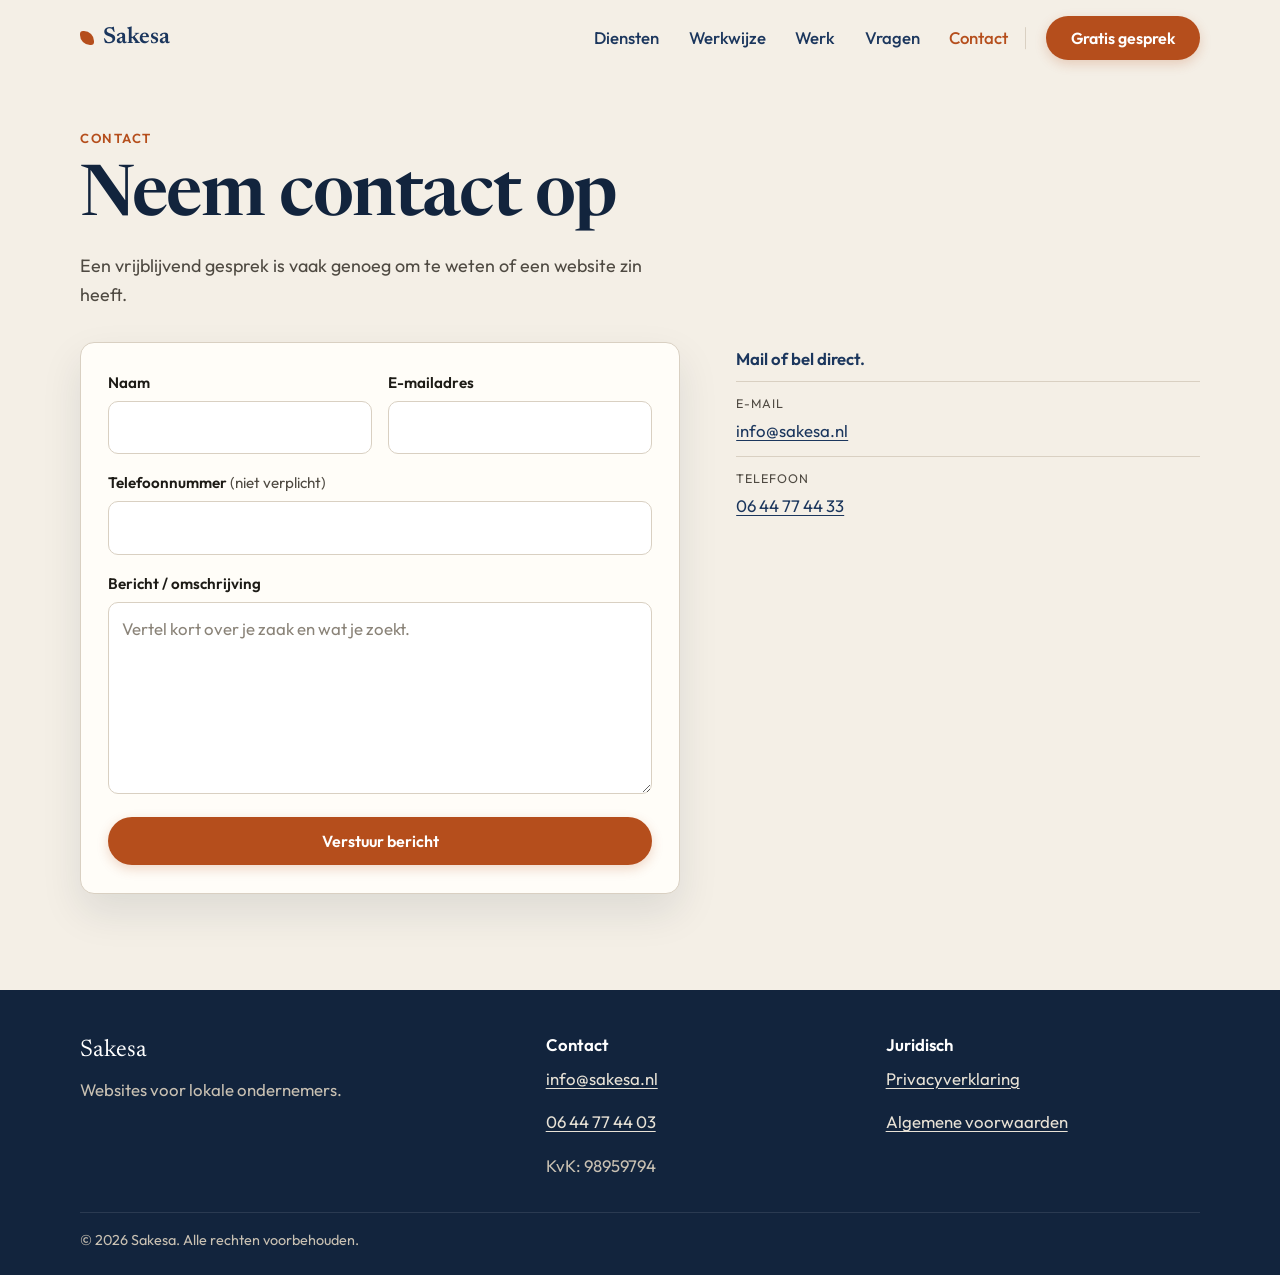
==== commit f405cdfe: "index verbeterd footer toegevoegd" ====
--- a/contact.html
+++ b/contact.html
@@ -52,7 +52,6 @@
 
         <nav class="site-nav" id="hoofdmenu" aria-label="Hoofdnavigatie">
           <ul>
-            <li><a href="index.html#voor-wie">Voor wie</a></li>
             <li><a href="index.html#diensten">Diensten</a></li>
             <li><a href="index.html#werkwijze">Werkwijze</a></li>
             <li><a href="index.html#werk">Werk</a></li>
@@ -71,7 +70,7 @@
           <h1 id="contact-titel">Neem contact op</h1>
           <p class="lede">
             Een vrijblijvend gesprek is vaak genoeg om te weten of een website
-            zin heeft. Geen verkooppraatje — gewoon kijken wat jouw zaak nodig heeft.
+            zin heeft.
           </p>
         </div>
       </section>
@@ -133,25 +132,15 @@
           </div>
 
           <aside class="contact-aside">
-            <p class="aside-lead">Of mail of bel direct.</p>
+            <p class="aside-lead">Mail of bel direct.</p>
             <dl class="contact-facts">
-              <!-- TODO: vul je echte contactgegevens in -->
               <div>
                 <dt>E-mail</dt>
-                <dd><a href="mailto:hallo@sakesa.nl">hallo@sakesa.nl</a></dd>
+                <dd><a href="mailto:hallo@sakesa.nl">info@sakesa.nl</a></dd>
               </div>
               <div>
                 <dt>Telefoon</dt>
-                <dd><a href="tel:+31600000000">06 00 00 00 00</a></dd>
-              </div>
-              <div>
-                <dt>Bereikbaar</dt>
-                <dd>Ma–vr, 09:00–17:30</dd>
-              </div>
-              <div>
-                <dt>KvK</dt>
-                <dd>00000000</dd>
-                <!-- TODO: KvK-nummer invullen -->
+                <dd><a href="tel:+31600000000">06 44 77 44 33</a></dd>
               </div>
             </dl>
           </aside>
@@ -168,11 +157,9 @@
 
         <div>
           <p class="footer-label">Contact</p>
-          <!-- TODO: vul je echte gegevens in -->
-          <p><a href="mailto:hallo@sakesa.nl">hallo@sakesa.nl</a></p>
-          <p><a href="tel:+31600000000">06 00 00 00 00</a></p>
-          <p>KvK: 00000000</p>
-          <!-- TODO: KvK-nummer invullen -->
+          <p><a href="mailto:hallo@sakesa.nl">info@sakesa.nl</a></p>
+          <p><a href="tel:+31600000000">06 44 77 44 03</a></p>
+          <p>KvK: 98959794</p>
         </div>
 
         <div>
--- a/css/styles.css
+++ b/css/styles.css
@@ -174,10 +174,9 @@
   display: inline-flex;
   align-items: center;
   justify-content: center;
-  gap: 0.55rem;
   min-height: 48px;
   min-width: 44px;
-  padding: 0.75rem 1.35rem;
+  padding: 0.8rem 1.5rem;
   border-radius: 999px;
   border: 1px solid transparent;
   font: inherit;
@@ -209,19 +208,12 @@
 .btn-nav:hover {
   background: var(--clay-hover);
   color: #fff;
-  transform: translateY(-1px) scale(1.03);
-  box-shadow: 0 8px 16px rgba(148, 63, 22, 0.28);
-}
-
-.btn-primary::after,
-.btn-nav::after {
-  content: "";
-  width: 0.45em;
-  height: 0.45em;
-  border-right: 2px solid currentColor;
-  border-top: 2px solid currentColor;
-  transform: rotate(45deg);
-  translate: 0 1px;
+  box-shadow: 0 8px 18px rgba(148, 63, 22, 0.3);
+}
+
+.btn-nav {
+  padding: 0.75rem 1.55rem;
+  white-space: nowrap;
 }
 
 .btn-ghost {
@@ -350,7 +342,7 @@
   border-top: 1px solid var(--line);
 }
 
-.site-nav a {
+.site-nav ul a {
   display: block;
   padding: 0.85rem 0.15rem;
   color: var(--ink);
@@ -358,13 +350,14 @@
   font-weight: 500;
 }
 
-.site-nav a[aria-current="page"] {
+.site-nav ul a[aria-current="page"] {
   color: var(--clay);
 }
 
 .site-nav .btn-nav {
-  margin-top: 0.6rem;
+  margin-top: 0.85rem;
   width: 100%;
+  min-height: 48px;
 }
 
 /* Hero ------------------------------------------------------------------- */
@@ -713,7 +706,7 @@
 
 .faq-list {
   display: grid;
-  gap: 0.65rem;
+  gap: 0.75rem;
   max-width: 46rem;
 }
 
@@ -721,6 +714,13 @@
   background: var(--paper-strong);
   border: 1px solid var(--line);
   border-radius: var(--radius);
+  overflow: hidden;
+  transition: border-color 0.2s ease, box-shadow 0.2s ease;
+}
+
+.faq-item.is-open {
+  border-color: #cfc6b8;
+  box-shadow: 0 10px 24px rgba(18, 36, 61, 0.06);
 }
 
 .faq-item h3 {
@@ -734,7 +734,7 @@
   gap: 1rem;
   width: 100%;
   min-height: 48px;
-  padding: 1rem 1.15rem;
+  padding: 1.15rem 1.25rem;
   border: 0;
   background: transparent;
   color: var(--ink-deep);
@@ -742,29 +742,70 @@
   font-family: var(--font-serif);
   font-size: 1.15rem;
   font-weight: 600;
+  line-height: 1.3;
   text-align: left;
   cursor: pointer;
 }
 
-.faq-chevron {
-  width: 0.55rem;
-  height: 0.55rem;
+.faq-icon {
+  position: relative;
+  width: 1.35rem;
+  height: 1.35rem;
   flex-shrink: 0;
-  border-right: 2px solid var(--clay);
-  border-bottom: 2px solid var(--clay);
-  transform: rotate(45deg);
-  transition: transform 0.2s ease;
-}
-
-.faq-trigger[aria-expanded="true"] .faq-chevron {
-  transform: rotate(-135deg);
+  border-radius: 50%;
+  background: rgba(181, 78, 28, 0.1);
+}
+
+.faq-icon::before,
+.faq-icon::after {
+  content: "";
+  position: absolute;
+  top: 50%;
+  left: 50%;
+  background: var(--clay);
+  border-radius: 1px;
+  transform: translate(-50%, -50%);
+}
+
+.faq-icon::before {
+  width: 9px;
+  height: 2px;
+}
+
+.faq-icon::after {
+  width: 2px;
+  height: 9px;
+  transition: transform 0.25s ease, opacity 0.25s ease;
+}
+
+.faq-trigger[aria-expanded="true"] .faq-icon::after {
+  transform: translate(-50%, -50%) scaleY(0);
 }
 
 .faq-panel {
-  padding: 0 1.15rem 1.1rem;
+  display: grid;
+  grid-template-rows: 0fr;
+  transition: grid-template-rows 0.35s ease;
+}
+
+.faq-panel-inner {
+  overflow: hidden;
+  min-height: 0;
+  border-top: 1px solid transparent;
+  transition: border-color 0.25s ease;
+}
+
+.faq-item.is-open .faq-panel {
+  grid-template-rows: 1fr;
+}
+
+.faq-item.is-open .faq-panel-inner {
+  border-top-color: var(--line);
 }
 
 .faq-panel p {
+  margin: 0;
+  padding: 1rem 1.25rem 1.25rem;
   color: var(--muted);
 }
 
@@ -1012,8 +1053,45 @@
   max-width: 720px;
 }
 
-.legal p {
+.legal h1 {
+  font-size: clamp(2.1rem, 5vw, 3.2rem);
+}
+
+.legal h2 {
+  font-size: 1.35rem;
+  margin: 2.2rem 0 0.7rem;
+}
+
+.legal p,
+.legal li {
   color: var(--muted);
+}
+
+.legal .legal-meta {
+  color: var(--ink-soft);
+  font-size: 0.95rem;
+  margin-bottom: 1.5rem;
+}
+
+.legal .lede {
+  margin-bottom: 0.35rem;
+}
+
+.legal ul {
+  margin: 0 0 1rem;
+  padding-left: 1.2rem;
+}
+
+.legal li {
+  margin-bottom: 0.45rem;
+}
+
+.legal li:last-child {
+  margin-bottom: 0;
+}
+
+.legal .legal-back {
+  margin-top: 2.5rem;
 }
 
 /* Breakpoints ------------------------------------------------------------ */
@@ -1067,7 +1145,8 @@
   .site-nav.is-open {
     display: flex;
     align-items: center;
-    gap: 2.25rem;
+    justify-content: flex-end;
+    gap: 2rem;
     position: static;
     padding: 0;
     background: transparent;
@@ -1077,22 +1156,24 @@
   .site-nav ul {
     display: flex;
     align-items: center;
-    gap: 1.75rem;
+    justify-content: center;
+    gap: 1.85rem;
   }
 
   .site-nav li + li {
     border: 0;
   }
 
-  .site-nav a {
+  .site-nav ul a {
     padding: 0.35rem 0;
   }
 
   .site-nav .btn-nav {
     position: relative;
     width: auto;
-    margin: 0 0 0 0.5rem;
-    padding-inline: 1.3rem;
+    min-height: 44px;
+    margin: 0 0 0 0.35rem;
+    padding: 0.7rem 1.5rem;
   }
 
   .site-nav .btn-nav::before {
